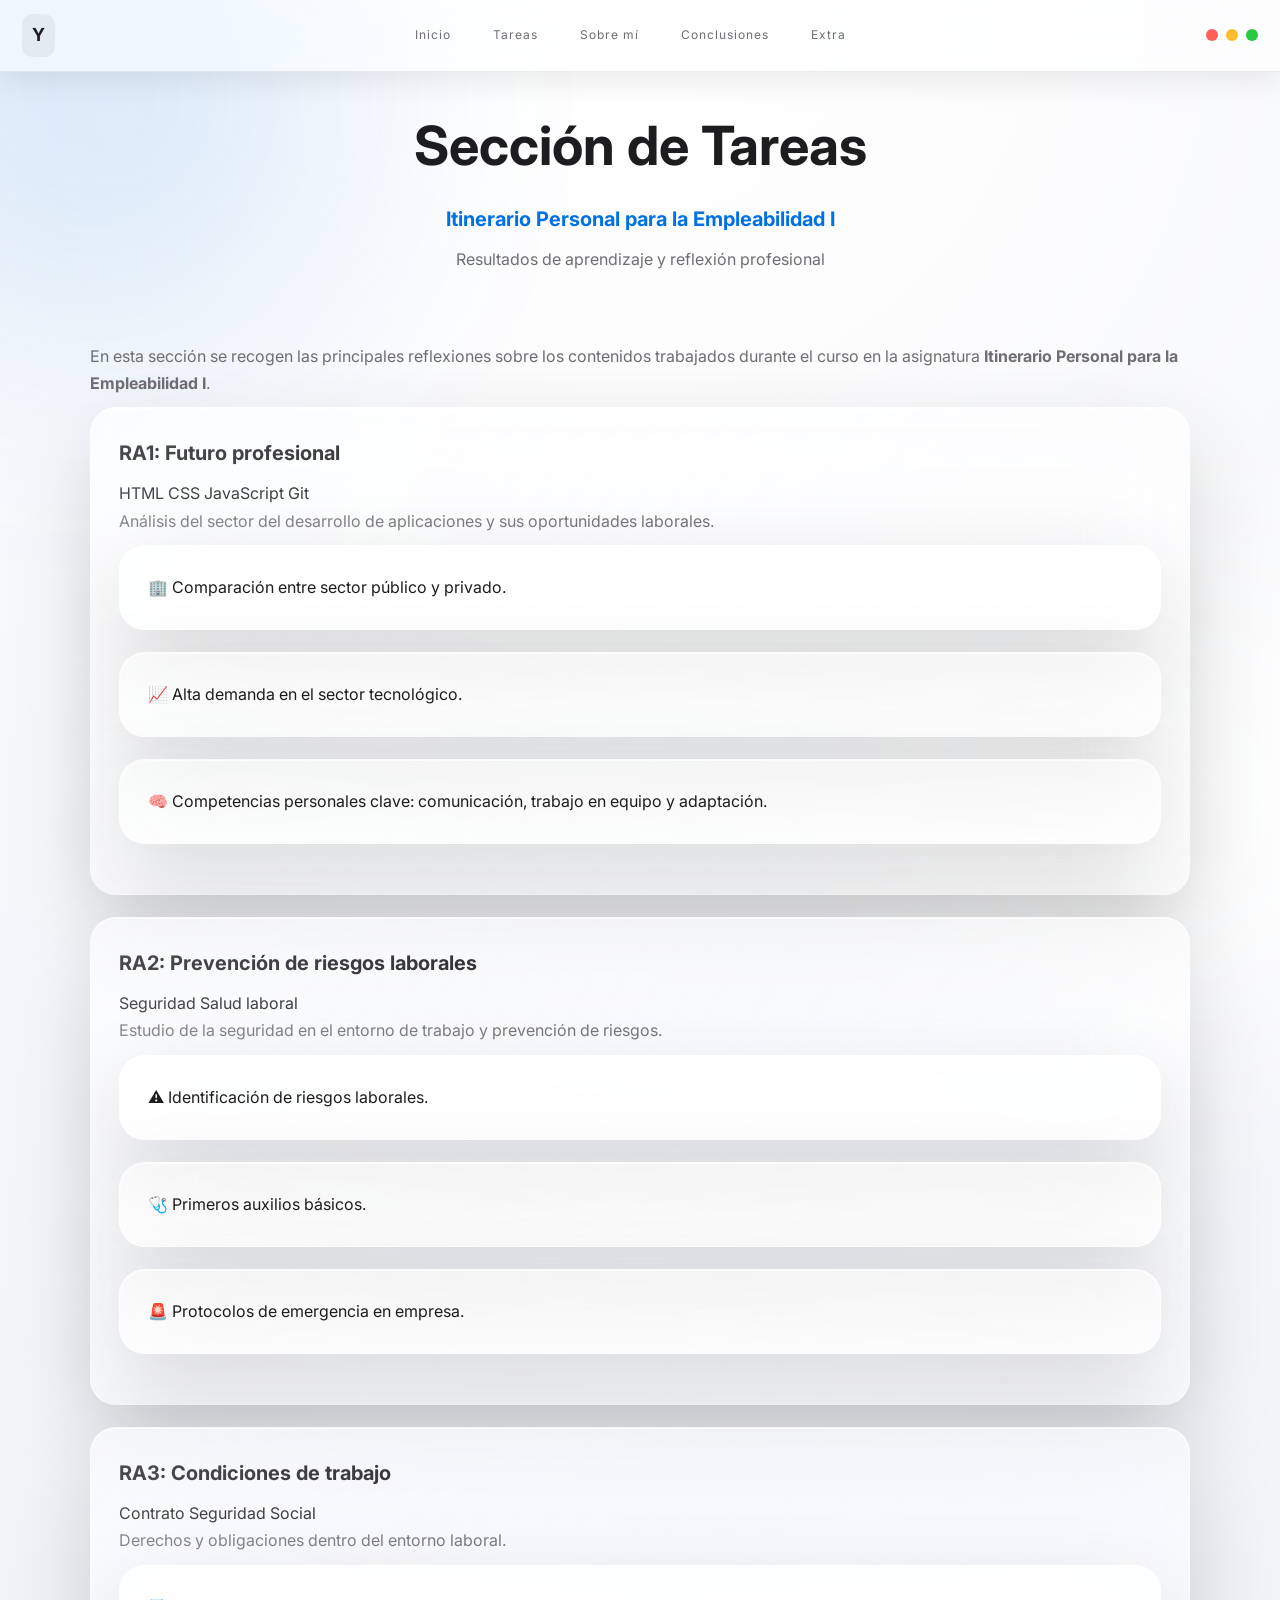
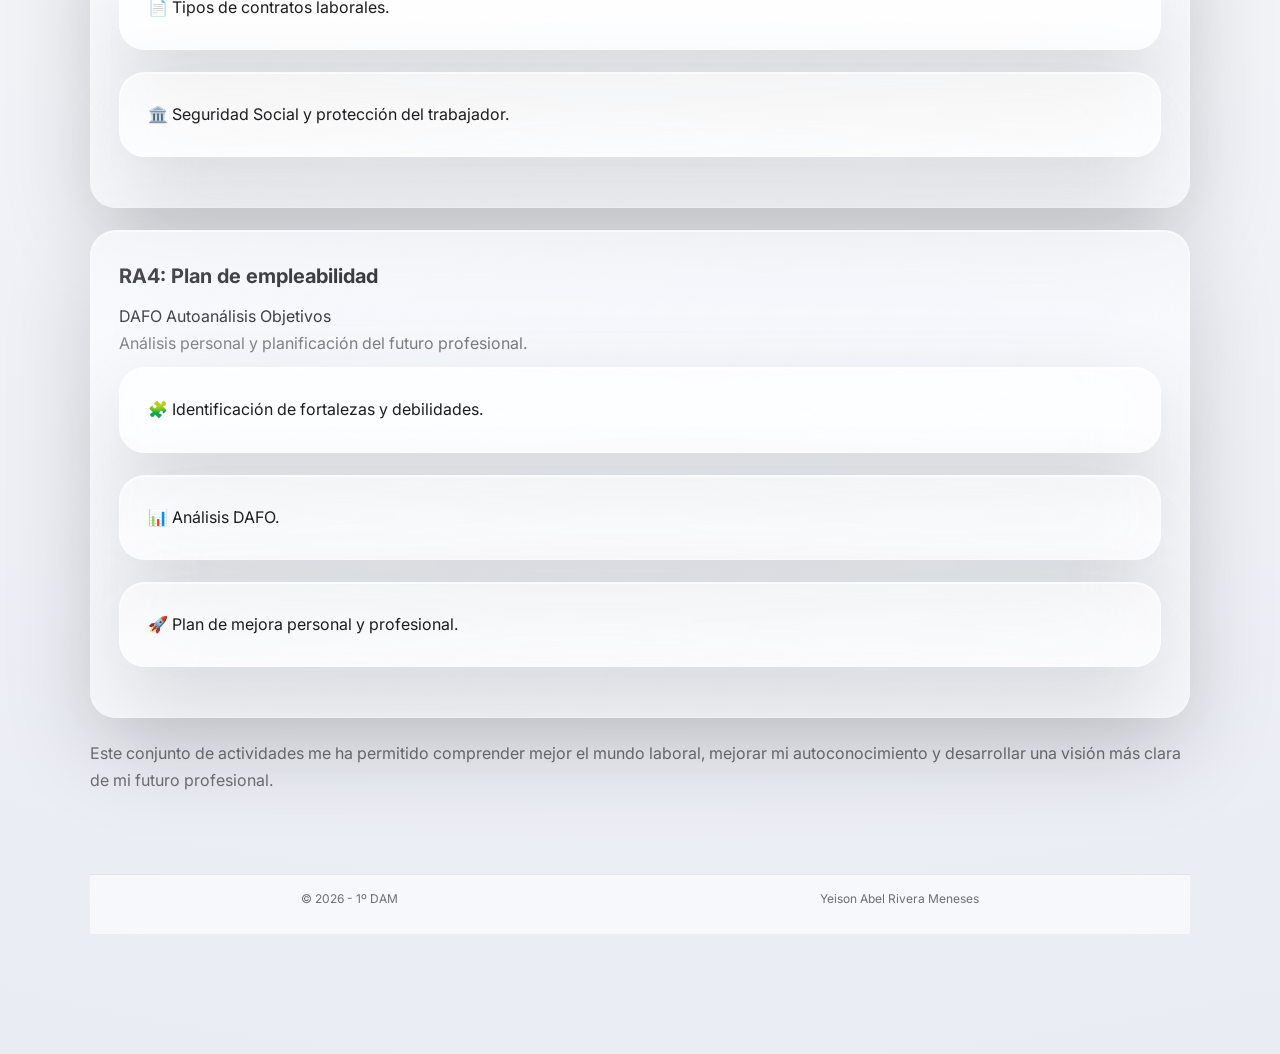
==== pagina2.html @ 0424009a "Add files via upload" ====
<!DOCTYPE html>
<html lang="es">
<head>
    <meta charset="UTF-8">
    <meta name="viewport" content="width=device-width, initial-scale=1.0">
    <title>Tareas - Competencia Digital</title>
    <link rel="stylesheet" href="pagina.css">
</head>

<body>

<div class="container">

    <!-- TOPBAR -->
    <header class="BANNER">
        <div class="TOPBAR">

            <div class="LOGO">Y</div>

            <nav class="SUBmenu">
                <a href="index.html">Inicio</a>
                <a href="pagina2.html">Tareas</a>
                <a href="pagina3.html">Sobre mí</a>
                <a href="pagina4.html">Conclusiones</a>
                <a href="pagina5.html">Extra</a>
            </nav>

            <div class="WINDOW_CONTROLS">
                <span></span>
                <span></span>
                <span></span>
            </div>

        </div>
    </header>

    <!-- HERO -->
    <section class="TITULAR">
        <h1>Sección de Tareas</h1>
        <h2>Itinerario Personal para la Empleabilidad I</h2>
        <p>Resultados de aprendizaje y reflexión profesional</p>
    </section>

    <!-- INTRO -->
    <section class="intro">
        <p>
            En esta sección se recogen las principales reflexiones sobre los contenidos trabajados 
            durante el curso en la asignatura <strong>Itinerario Personal para la Empleabilidad I</strong>.
        </p>
    </section>

    <!-- CONTENIDO -->
    <main class="contenido">

        <!-- RA1 -->
        <section class="bloque">

            <h2>RA1: Futuro profesional</h2>

            <div class="tags">
                <span class="tag html">HTML</span>
                <span class="tag css">CSS</span>
                <span class="tag js">JavaScript</span>
                <span class="tag git">Git</span>
            </div>

            <p>
                Análisis del sector del desarrollo de aplicaciones y sus oportunidades laborales.
            </p>

            <div class="subbloque">
                <span class="icon">🏢</span>
                Comparación entre sector público y privado.
            </div>

            <div class="subbloque">
                <span class="icon">📈</span>
                Alta demanda en el sector tecnológico.
            </div>

            <div class="subbloque">
                <span class="icon">🧠</span>
                Competencias personales clave: comunicación, trabajo en equipo y adaptación.
            </div>

        </section>

        <!-- RA2 -->
        <section class="bloque">

            <h2>RA2: Prevención de riesgos laborales</h2>

            <div class="tags">
                <span class="tag sql">Seguridad</span>
                <span class="tag cloud">Salud laboral</span>
            </div>

            <p>
                Estudio de la seguridad en el entorno de trabajo y prevención de riesgos.
            </p>

            <div class="subbloque">
                <span class="icon">⚠️</span>
                Identificación de riesgos laborales.
            </div>

            <div class="subbloque">
                <span class="icon">🩺</span>
                Primeros auxilios básicos.
            </div>

            <div class="subbloque">
                <span class="icon">🚨</span>
                Protocolos de emergencia en empresa.
            </div>

        </section>

        <!-- RA3 -->
        <section class="bloque">

            <h2>RA3: Condiciones de trabajo</h2>

            <div class="tags">
                <span class="tag sql">Contrato</span>
                <span class="tag cloud">Seguridad Social</span>
            </div>

            <p>
                Derechos y obligaciones dentro del entorno laboral.
            </p>

            <div class="subbloque">
                <span class="icon">📄</span>
                Tipos de contratos laborales.
            </div>

            <div class="subbloque">
                <span class="icon">🏛️</span>
                Seguridad Social y protección del trabajador.
            </div>

        </section>

        <!-- RA4 -->
        <section class="bloque">

            <h2>RA4: Plan de empleabilidad</h2>

            <div class="tags">
                <span class="tag js">DAFO</span>
                <span class="tag html">Autoanálisis</span>
                <span class="tag git">Objetivos</span>
            </div>

            <p>
                Análisis personal y planificación del futuro profesional.
            </p>

            <div class="subbloque">
                <span class="icon">🧩</span>
                Identificación de fortalezas y debilidades.
            </div>

            <div class="subbloque">
                <span class="icon">📊</span>
                Análisis DAFO.
            </div>

            <div class="subbloque">
                <span class="icon">🚀</span>
                Plan de mejora personal y profesional.
            </div>

        </section>

    </main>

    <!-- CIERRE -->
    <section class="cierre">
        <p>
            Este conjunto de actividades me ha permitido comprender mejor el mundo laboral, 
            mejorar mi autoconocimiento y desarrollar una visión más clara de mi futuro profesional.
        </p>
    </section>

    <!-- FOOTER -->
    <footer class="fin">
        <div class="final">
            <p>© 2026 - 1º DAM</p>
            <p>Yeison Abel Rivera Meneses</p>
        </div>
    </footer>

</div>

</body>
</html>
---- pagina.css ----
@import url('https://fonts.googleapis.com/css2?family=Inter:wght@300;400;500;600&display=swap');

/* =========================
   RESET
========================= */
* {
    margin: 0;
    padding: 0;
    box-sizing: border-box;
}

html {
    scroll-behavior: smooth;
}

body {
    font-family: 'Inter', sans-serif;
    color: #1d1d1f;
    line-height: 1.7;

    /* 🔥 IMPORTANTE: evita bugs de scroll */
    min-height: 100vh;
    overflow-x: hidden;

    background: radial-gradient(circle at top, #ffffff 0%, #e9ecf3 100%);
}

/* =========================
   FONDO AMBIENTAL
========================= */
body::before,
body::after {
    content: "";
    position: fixed;
    width: 500px;
    height: 500px;
    border-radius: 50%;
    filter: blur(120px);
    z-index: -1;
}

body::before {
    background: rgba(0,113,227,0.12);
    top: -150px;
    left: -150px;
}

body::after {
    background: rgba(255,255,255,0.9);
    bottom: -150px;
    right: -150px;
}

/* =========================
   CONTAINER
========================= */
.container {
    width: 92%;
    max-width: 1100px;
    margin: 0 auto;

    /* 🔥 CLAVE PARA EVITAR CORTES VISUALES */
    padding-bottom: 120px;
}

/* =========================
   TOPBAR (FIX DEFINITIVO)
========================= */
.TOPBAR {
    position: sticky;
    top: 0;
    left: 0;
    right: 0;

    width: 100%; /* 🔥 FIX REAL */
    z-index: 1000;

    display: flex;
    justify-content: space-between;
    align-items: center;

    padding: 14px 22px;

    background: rgba(255,255,255,0.55);
    backdrop-filter: blur(40px) saturate(200%);
    -webkit-backdrop-filter: blur(40px) saturate(200%);

    border-bottom: 1px solid rgba(0,0,0,0.08);

    box-shadow: 0 10px 30px rgba(0,0,0,0.08);
}

/* LOGO */
.LOGO {
    font-weight: 700;
    font-size: 18px;
    padding: 6px 10px;
    border-radius: 10px;
    background: rgba(0,0,0,0.05);
}

/* MENU */
.SUBmenu {
    display: flex;
    gap: 22px;
}

.SUBmenu a {
    text-decoration: none;
    font-size: 12px;
    letter-spacing: 1px;
    color: #6e6e73;
    padding: 6px 10px;
    border-radius: 8px;
    transition: 0.25s ease;
}

.SUBmenu a:hover {
    color: #1d1d1f;
    background: rgba(0,0,0,0.05);
}

/* BOTONES MAC */
.WINDOW_CONTROLS {
    display: flex;
    gap: 8px;
}

.WINDOW_CONTROLS span {
    width: 12px;
    height: 12px;
    border-radius: 50%;
}

.WINDOW_CONTROLS span:nth-child(1){ background:#ff5f57; }
.WINDOW_CONTROLS span:nth-child(2){ background:#ffbd2e; }
.WINDOW_CONTROLS span:nth-child(3){ background:#28c840; }

/* =========================
   TITULAR
========================= */
.TITULAR {
    text-align: center;
    padding: 100px 20px 60px;
    max-width: 900px;
    margin: auto;
}

.TITULAR h1 {
    font-size: 54px;
}

.TITULAR h2 {
    font-size: 20px;
    color: #0071e3;
    margin-top: 10px;
}

.TITULAR p {
    color: #6e6e73;
    margin-top: 10px;
}

/* =========================
   GLASS CARDS (MEJORADO)
========================= */
.CAJA1,
.CAJA2,
.bloque,
.subbloque {
    background: rgba(255,255,255,0.55);
    backdrop-filter: blur(45px) saturate(220%);
    -webkit-backdrop-filter: blur(45px) saturate(220%);

    border-radius: 26px;
    border: 1px solid rgba(255,255,255,0.5);

    box-shadow:
        0 35px 90px rgba(0,0,0,0.15),
        inset 0 1px 0 rgba(255,255,255,0.7);

    padding: 28px;
    margin-bottom: 22px;

    transition: 0.3s ease;

    position: relative;
}

/* hover */
.CAJA1:hover,
.CAJA2:hover,
.bloque:hover {
    transform: translateY(-10px);
    box-shadow: 0 50px 120px rgba(0,0,0,0.2);
}

/* brillo glass */
.bloque::before {
    content: "";
    position: absolute;
    inset: 0;
    border-radius: inherit;

    background: linear-gradient(
        120deg,
        rgba(255,255,255,0.6),
        rgba(255,255,255,0.1),
        rgba(255,255,255,0.4)
    );

    opacity: 0.35;
    pointer-events: none;
}

/* =========================
   TEXTOS
========================= */
h2 { font-size: 20px; margin-bottom: 10px; }
h3 { font-size: 18px; margin-bottom: 10px; }

p {
    color: #6e6e73;
    margin-bottom: 10px;
}

/* =========================
   FOOTER FIX REAL (NO CORTA TEXTO)
========================= */
.fin {
    width: 100%;
    margin-top: 80px;

    background: rgba(255,255,255,0.6);
    backdrop-filter: blur(30px);

    border-top: 1px solid rgba(0,0,0,0.08);

    padding: 14px 0;
}

.final {
    display: flex;
    justify-content: space-around;
    font-size: 12px;
    color: #6e6e73;
}

/* =========================
   FIX SCROLL FINAL
========================= */
html, body {
    height: auto;
    min-height: 100%;
    overflow-x: hidden;
}



body {
    margin: 0;
    padding: 0;
    overflow-x: hidden;
}

/* TOPBAR FULL EDGE-TO-EDGE REAL */
.TOPBAR {
    position: fixed;
    top: 0;
    left: 0;
    right: 0;

    width: 100%;
    box-sizing: border-box;

    z-index: 1000;

    display: flex;
    justify-content: space-between;
    align-items: center;

    padding: 14px 22px;

    background: rgba(255,255,255,0.55);
    backdrop-filter: blur(35px) saturate(180%);
    -webkit-backdrop-filter: blur(35px) saturate(180%);

    border-bottom: 1px solid rgba(0,0,0,0.08);
}
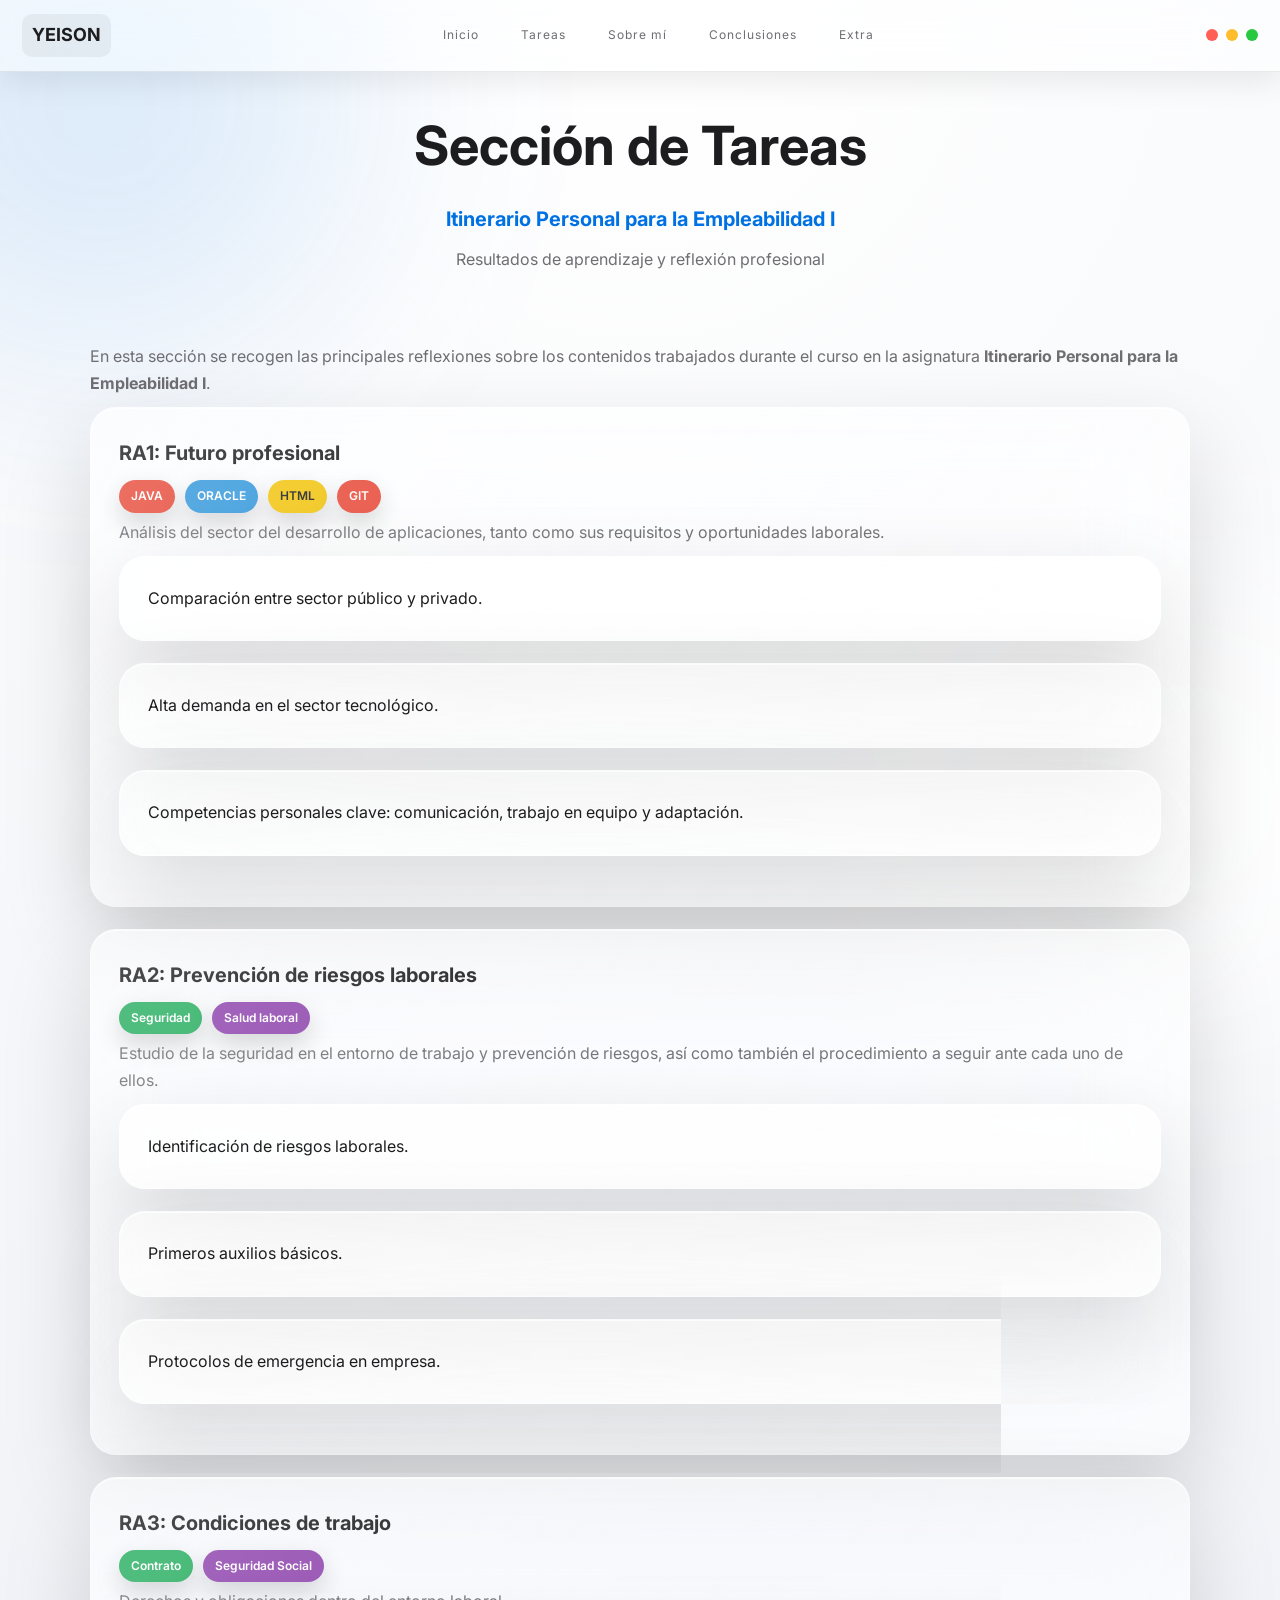
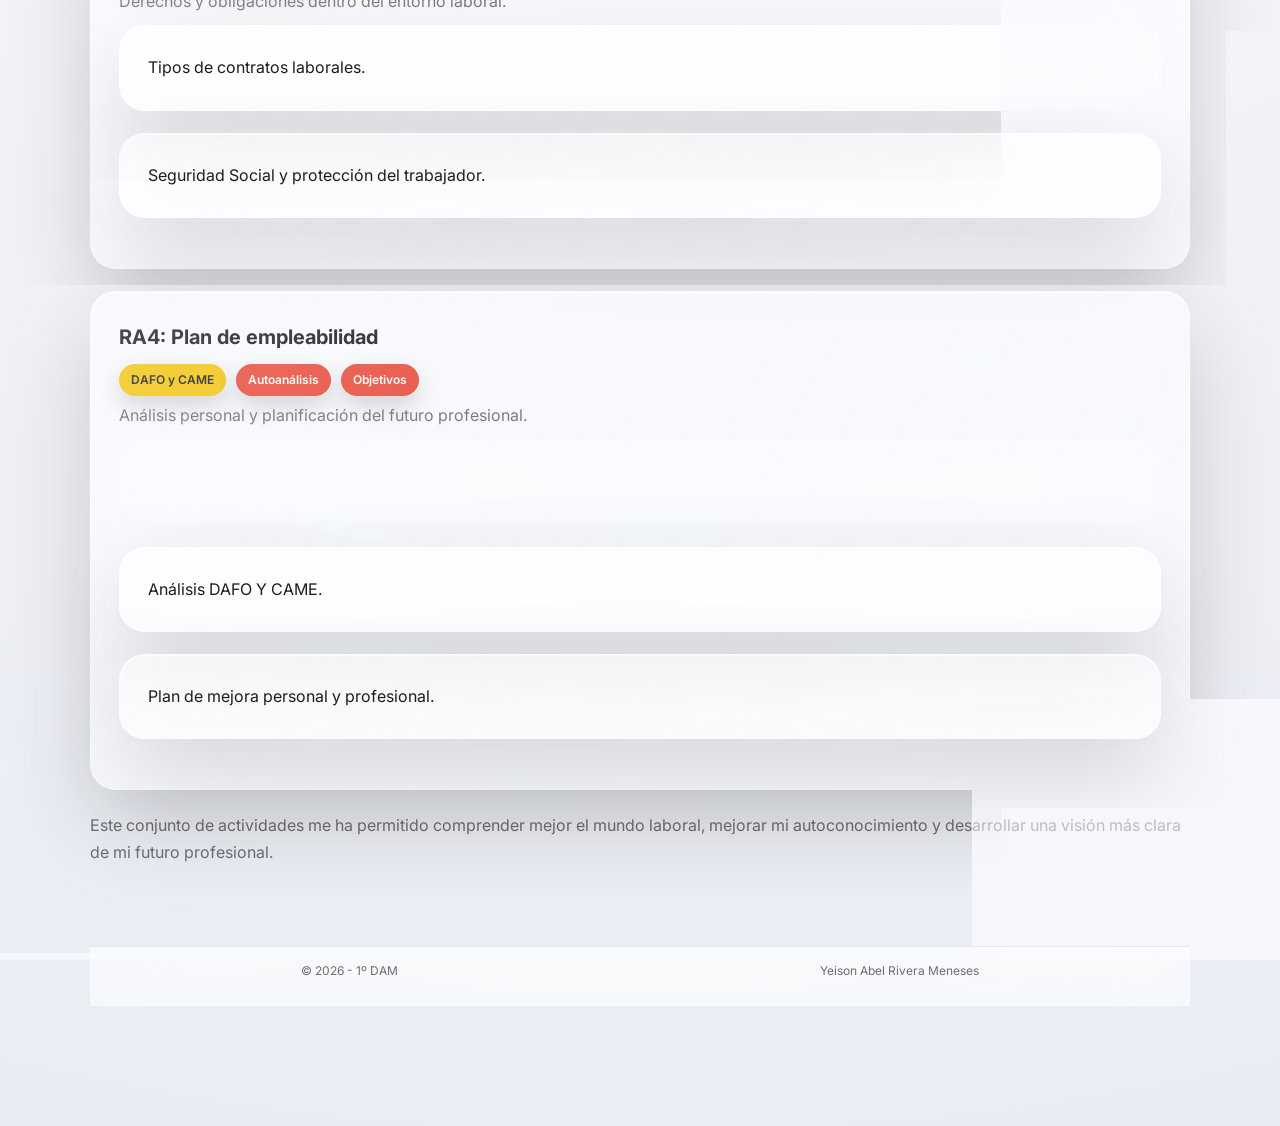
==== commit 9af404bc: "Add files via upload" ====
--- a/pagina2.html
+++ b/pagina2.html
@@ -15,7 +15,7 @@
     <header class="BANNER">
         <div class="TOPBAR">
 
-            <div class="LOGO">Y</div>
+            <div class="LOGO">YEISON</div>
 
             <nav class="SUBmenu">
                 <a href="index.html">Inicio</a>
@@ -58,28 +58,29 @@
             <h2>RA1: Futuro profesional</h2>
 
             <div class="tags">
-                <span class="tag html">HTML</span>
-                <span class="tag css">CSS</span>
-                <span class="tag js">JavaScript</span>
-                <span class="tag git">Git</span>
+                <span class="tag html">JAVA</span>
+                <span class="tag css">ORACLE</span>
+                <span class="tag js">HTML</span>
+                <span class="tag git">GIT</span>
             </div>
 
             <p>
-                Análisis del sector del desarrollo de aplicaciones y sus oportunidades laborales.
+                Análisis del sector del desarrollo de aplicaciones, tanto como sus requisitos y oportunidades laborales.
+
             </p>
 
             <div class="subbloque">
-                <span class="icon">🏢</span>
+                <span class="icon"></span>
                 Comparación entre sector público y privado.
             </div>
 
             <div class="subbloque">
-                <span class="icon">📈</span>
+                <span class="icon"></span>
                 Alta demanda en el sector tecnológico.
             </div>
 
             <div class="subbloque">
-                <span class="icon">🧠</span>
+                <span class="icon"></span>
                 Competencias personales clave: comunicación, trabajo en equipo y adaptación.
             </div>
 
@@ -96,21 +97,21 @@
             </div>
 
             <p>
-                Estudio de la seguridad en el entorno de trabajo y prevención de riesgos.
+                Estudio de la seguridad en el entorno de trabajo y prevención de riesgos, así como también el procedimiento a seguir ante cada uno de ellos.
             </p>
 
             <div class="subbloque">
-                <span class="icon">⚠️</span>
+                <span class="icon"></span>
                 Identificación de riesgos laborales.
             </div>
 
             <div class="subbloque">
-                <span class="icon">🩺</span>
+                <span class="icon"></span>
                 Primeros auxilios básicos.
             </div>
 
             <div class="subbloque">
-                <span class="icon">🚨</span>
+                <span class="icon"></span>
                 Protocolos de emergencia en empresa.
             </div>
 
@@ -131,12 +132,12 @@
             </p>
 
             <div class="subbloque">
-                <span class="icon">📄</span>
+                <span class="icon"></span>
                 Tipos de contratos laborales.
             </div>
 
             <div class="subbloque">
-                <span class="icon">🏛️</span>
+                <span class="icon"></span>
                 Seguridad Social y protección del trabajador.
             </div>
 
@@ -148,7 +149,7 @@
             <h2>RA4: Plan de empleabilidad</h2>
 
             <div class="tags">
-                <span class="tag js">DAFO</span>
+                <span class="tag js">DAFO y CAME</span>
                 <span class="tag html">Autoanálisis</span>
                 <span class="tag git">Objetivos</span>
             </div>
@@ -158,17 +159,17 @@
             </p>
 
             <div class="subbloque">
-                <span class="icon">🧩</span>
+                <span class="icon"></span>
                 Identificación de fortalezas y debilidades.
             </div>
 
             <div class="subbloque">
-                <span class="icon">📊</span>
-                Análisis DAFO.
+                <span class="icon"></span>
+                Análisis DAFO Y CAME.
             </div>
 
             <div class="subbloque">
-                <span class="icon">🚀</span>
+                <span class="icon"></span>
                 Plan de mejora personal y profesional.
             </div>
 
--- a/pagina.css
+++ b/pagina.css
@@ -287,3 +287,145 @@
 
     border-bottom: 1px solid rgba(0,0,0,0.08);
 }
+
+
+
+
+
+.tag {
+    display: inline-flex;
+    align-items: center;
+    gap: 6px;
+
+    font-size: 12px;
+    font-weight: 600;
+
+    padding: 6px 12px;
+    border-radius: 999px;
+
+    margin-right: 6px;
+    margin-bottom: 6px;
+
+    color: white;
+
+    box-shadow: 0 10px 25px rgba(0,0,0,0.18);
+    transition: 0.2s ease;
+}
+
+/* HOVER */
+.tag:hover {
+    transform: translateY(-2px);
+}
+
+/* =========================
+   TECNOLOGÍAS
+========================= */
+.tag.html {
+    background: #e74c3c; /* rojo */
+}
+
+.tag.css {
+    background: #3498db; /* azul */
+}
+
+.tag.js {
+    background: #f1c40f; /* amarillo */
+    color: #1d1d1f;
+}
+
+/* =========================
+   REDES / HERRAMIENTAS
+========================= */
+.tag.github {
+    background: #2c3e50; /* negro azulado */
+}
+
+.tag.linkedin {
+    background: #0a66c2; /* azul LinkedIn */
+}
+
+/* extras útiles */
+.tag.java {
+    background: #e67e22; /* naranja */
+}
+
+.tag.sql {
+    background: #27ae60; /* verde */
+}
+
+.tag.git {
+    background: #e74c3c; /* rojo fuerte */
+}
+
+.tag.cloud:nth-of-type(odd) {
+    background: #27ae60; /* verde */
+}
+
+.tag.cloud:nth-of-type(even) {
+    background: #8e44ad; /* morado */
+}
+
+
+
+
+/* =========================
+   SKILLS COMO CUBITOS (SIN CAMBIAR HTML)
+========================= */
+
+.skills {
+    display: grid;
+    grid-template-columns: repeat(auto-fit, minmax(180px, 1fr));
+    gap: 16px;
+    margin-top: 20px;
+}
+
+/* cada skill pasa a ser una tarjeta */
+.skill {
+    background: rgba(255,255,255,0.55);
+    backdrop-filter: blur(30px) saturate(180%);
+    -webkit-backdrop-filter: blur(30px) saturate(180%);
+
+    border-radius: 20px;
+    padding: 18px;
+
+    border: 1px solid rgba(255,255,255,0.4);
+
+    box-shadow: 0 20px 45px rgba(0,0,0,0.12);
+
+    transition: 0.3s ease;
+
+    display: flex;
+    flex-direction: column;
+    gap: 10px;
+
+    text-align: center;
+}
+
+/* hover tipo Apple */
+.skill:hover {
+    transform: translateY(-8px) scale(1.03);
+    box-shadow: 0 35px 70px rgba(0,0,0,0.18);
+}
+
+/* texto */
+.skill span {
+    font-size: 13px;
+    font-weight: 500;
+    color: #1d1d1f;
+}
+
+/* barra base (la dejamos como “detalle visual”) */
+.bar {
+    width: 100%;
+    height: 8px;
+    background: rgba(0,0,0,0.08);
+    border-radius: 999px;
+    overflow: hidden;
+}
+
+/* progreso */
+.bar div {
+    height: 100%;
+    border-radius: 999px;
+    background: linear-gradient(90deg, #0071e3, #00c6ff);
+}
